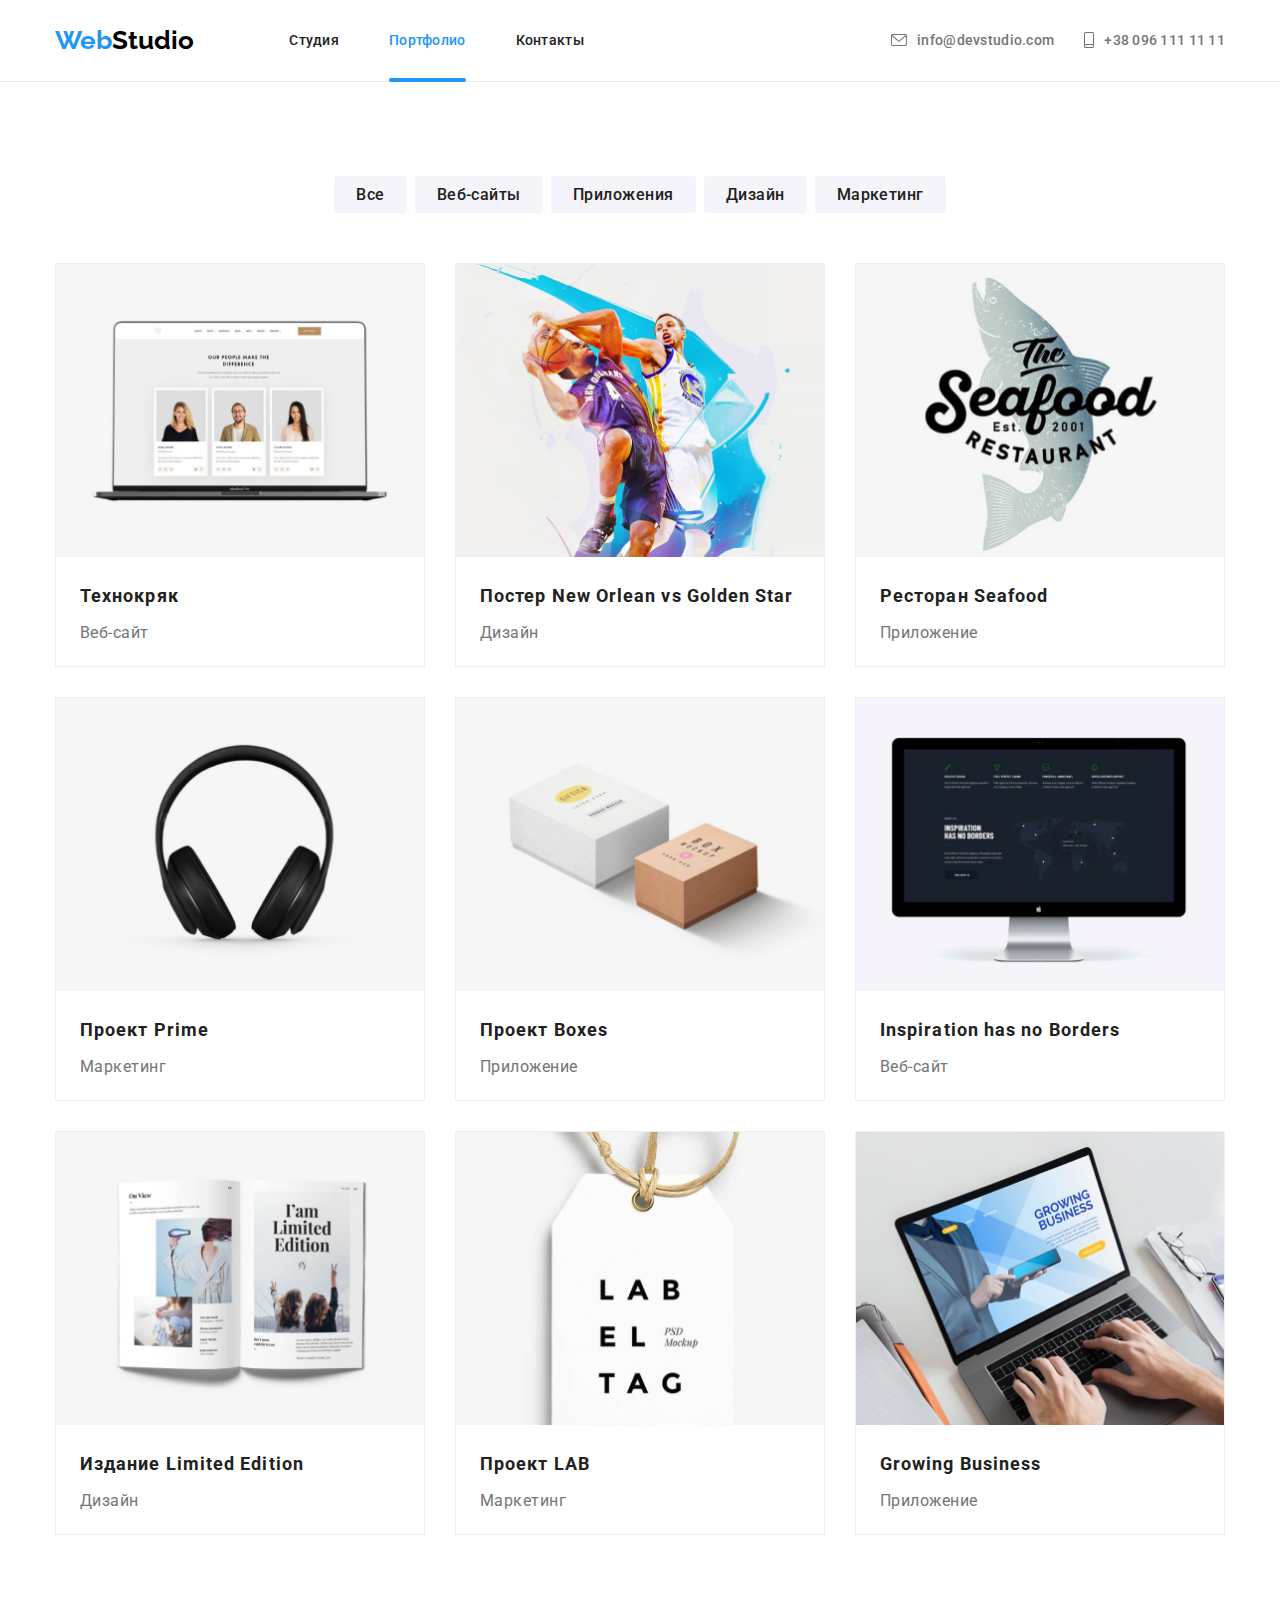
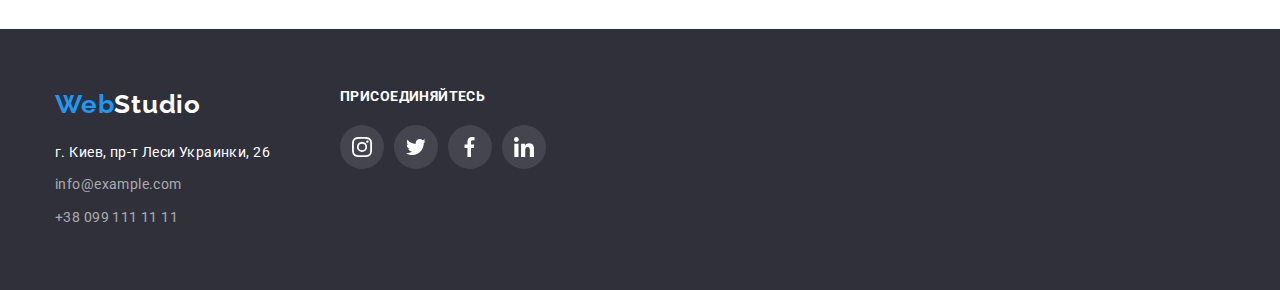
==== portfolio.html @ 4e3a6e8c "clone" ====
<!DOCTYPE html>
<html lang="ru">
<head>
    <meta charset="UTF-8">
    <meta name="viewport" content="width=device-width, initial-scale=1.0">
    <title>Portfolio</title>
    <link rel="preconnect" href="https://fonts.gstatic.com">
    <link href="https://fonts.googleapis.com/css2?family=Raleway:wght@700&family=Roboto:wght@400;500;700;900&display=swap" rel="stylesheet">
    <link rel="stylesheet" href="./modern-normalize.css">
    <link rel="stylesheet" href="./css/style.css">
</head>
<body>
    <header class="header">
        <div class="contaner">
    <nav class="header-nav">
        <a href="./index.html" class="brand">
            <span class="web">Web</span>Studio
        </a>
        <ul class="nav-list">
        <li><a href="./index.html" class="navigator">Студия</a></li>
        <li><a href="./portfolio.html" class="navigator current">Портфолио</a></li>
        <li><a href="#contacts" class="navigator">Контакты</a></li>
        </ul>
        <ul class="contact-list">
            <li>
                <a href="mailto:info@devstudio.com" class="telephone">
                    <svg class="icon-mail" width="16" hight="12">
                        <use href="./images/icons.svg#icon-mail"></use>
                    </svg>
                    info@devstudio.com
                </a>
            </li>
            <Li>
                <a href="telto:+380961111111" class="telephone">
                    <svg class="icon-phone" width="10" hight="16">
                        <use href="./images/icons.svg#icon-phone"></use>
                    </svg>
                    +38 096 111 11 11
                </a>
            </Li>
        </ul>
    </nav>
    </div>
    </header>

        <main>

            <h1 class="visually-hidden">Портфолио WebStudio</h1>

            <section>
                <div class="contaner">
            <ul class="filter-list">
                <li>
                    <button class="filter">Все</button>
                </li>
                <li>
                    <button class="filter">Веб-сайты</button>
                </li>
                <li>
                    <button class="filter">Приложения</button>
                </li>
                <li>
                    <button class="filter">Дизайн</button>
                </li>
                <li>
                    <button class="filter">Маркетинг</button>
                </li>
            </ul>
                </div>
                <div class="contaner">
            <ul class="port-list">
                <li>
                    <a class="port-list-link" href="#">
                        <div class="card-img">
                        <img src="./images/port-1.jpg" width="370" alt="noutbook">
                        <div class="projects-card-overlay">
                            <p class="card-leding">
                                Технокряк это современная площадка распространения коронавируса. Компании используют эту платформу для цифрового шпионажа и атак на защищённые сервера конкурентов.
                            </p>
                        </div>
                    </div>
                    <div class="port-contaner">
                        <h2 class="port-title">Технокряк</h2>
                        <p class="port-text">Веб-сайт</p>
                    </div>
                    
                    </a>
                </li>
                <li>
                    <a class="port-list-link" href="#">
                        <div class="card-img">
                        <img src="./images/port-2.jpg" width="370" alt="poster">
                        <div class="projects-card-overlay">
                            <p class="card-leding">
                                Технокряк это современная площадка распространения коронавируса. Компании используют эту платформу для цифрового шпионажа и атак на защищённые сервера конкурентов.
                            </p>
                        </div>
                    </div>
                    <div class="port-contaner">
                        <h2 class="port-title">Постер New Orlean vs Golden Star</h2>
                        <p class="port-text">Дизайн</p>
                    </div>
                    </a>
                </li>
                <li>
                    <a class="port-list-link" href="#">
                        <div class="card-img">
                        <img src="./images/port-3.jpg" width="370" alt="seafood">
                        <div class="projects-card-overlay">
                            <p class="card-leding">
                                Технокряк это современная площадка распространения коронавируса. Компании используют эту платформу для цифрового шпионажа и атак на защищённые сервера конкурентов.
                            </p>
                        </div>
                    </div>
                    <div class="port-contaner">
                        <h2 class="port-title">Ресторан Seafood</h2>
                        <p class="port-text">Приложение</p>
                    </div>
                    </a>
                </li>
                <li>
                    <a class="port-list-link" href="#">
                        <div class="card-img">
                        <img src="./images/port-4.jpg" width="370" alt="prime">
                        <div class="projects-card-overlay">
                            <p class="card-leding">
                                Технокряк это современная площадка распространения коронавируса. Компании используют эту платформу для цифрового шпионажа и атак на защищённые сервера конкурентов.
                            </p>
                        </div>
                    </div>
                    <div class="port-contaner">
                        <h2 class="port-title">Проект Prime</h2>
                        <p class="port-text">Маркетинг</p>
                    </div>
                    </a>
                </li>
                <li>
                    <a class="port-list-link" href="#">
                        <div class="card-img">
                        <img src="./images/port-5.jpg" width="370" alt="boxes">
                        <div class="projects-card-overlay">
                            <p class="card-leding">
                                Технокряк это современная площадка распространения коронавируса. Компании используют эту платформу для цифрового шпионажа и атак на защищённые сервера конкурентов.
                            </p>
                        </div>
                    </div>
                    <div class="port-contaner">
                        <h2 class="port-title">Проект Boxes</h2>
                        <p class="port-text">Приложение</p>
                    </div>
                    </a>
                </li>
                <li>
                    <a class="port-list-link" href="#">
                        <div class="card-img">
                        <img src="./images/port-6.jpg" width="370" alt="borders">
                        <div class="projects-card-overlay">
                            <p class="card-leding">
                                Технокряк это современная площадка распространения коронавируса. Компании используют эту платформу для цифрового шпионажа и атак на защищённые сервера конкурентов.
                            </p>
                        </div>
                    </div>
                    <div class="port-contaner">
                        <h2 class="port-title">Inspiration has no Borders</h2>
                        <p class="port-text">Веб-сайт</p>
                    </div>
                    </a>
                </li>
                <li>
                    <a class="port-list-link" href="#">
                        <div class="card-img">
                        <img src="./images/port-7.jpg" width="370" alt="Edition">
                        <div class="projects-card-overlay">
                            <p class="card-leding">
                                Технокряк это современная площадка распространения коронавируса. Компании используют эту платформу для цифрового шпионажа и атак на защищённые сервера конкурентов.
                            </p>
                        </div>
                    </div>
                    <div class="port-contaner">
                        <h2 class="port-title">Издание Limited Edition</h2>
                        <p class="port-text">Дизайн</p>
                    </div>
                    </a>
                </li>
                <li>
                    <a class="port-list-link" href="#">
                        <div class="card-img">
                        <img src="./images/port-8.jpg" width="370" alt="lab">
                        <div class="projects-card-overlay">
                            <p class="card-leding">
                                Технокряк это современная площадка распространения коронавируса. Компании используют эту платформу для цифрового шпионажа и атак на защищённые сервера конкурентов.
                            </p>
                        </div>
                    </div>
                    <div class="port-contaner">
                        <h2 class="port-title">Проект LAB</h2>
                        <p class="port-text">Маркетинг</p>
                    </div>
                    </a>
                </li>
                <li>
                    <a class="port-list-link" href="#">
                        <div class="card-img">
                        <img src="./images/port-9.jpg" width="370" alt="business">
                        <div class="projects-card-overlay">
                            <p class="card-leding">
                                Технокряк это современная площадка распространения коронавируса. Компании используют эту платформу для цифрового шпионажа и атак на защищённые сервера конкурентов.
                            </p>
                        </div>
                    </div>
                    <div class="port-contaner">
                        <h2 class="port-title">Growing Business</h2>
                        <p class="port-text">Приложение</p>
                    </div>
                    </a>
                </li>
            </ul>
                </div>
            
        </section>
        </main>

        <footer class="down">
            <div class="contaner">
                <div class="down-contact">
            <a href="./index.html" class="brand-down"><span class="web">Web</span>Studio</a>
    <address id="contacts">
                    <a href="#" class="location">г. Киев, пр-т Леси Украинки, 26</a>
            <ul class="contact-list-down">
                <li>
                    <a href="mailto:info@example.com" class="navigator-down">info@example.com</a>
                </li>
                <li>
                    <a href="telto:+380991111111" class="navigator-down">+38 099 111 11 11</a>
                </li>
            </ul>
    </address>
                </div>
                <div class="down-social">
                    <h3 class="down-title">присоединяйтесь</h3>
                    <ul class="social-down">
                        <li class="social-list-down">
                            <div class="social-contaner-down">
                        <a href="#" class="social-link-down">
                            <svg class="social-icon-down" width="20" hight="20">
                                <use href="./images/icons.svg#icon-insta"></use>
                            </svg>
                        </a>
                            </div>
                        </li>
                        <li class="social-list-down">
                            <div class="social-contaner-down">
                        <a href="#" class="social-link-down">
                            <svg class="social-icon-down" width="20" hight="20">
                                <use href="./images/icons.svg#icon-twiter"></use>
                            </svg>
                        </a>
                            </div>
                        </li>
                        <li class="social-list-down">
                            <div class="social-contaner-down">
                        <a href="#" class="social-link-down">
                            <svg class="social-icon-down" width="20" hight="20">
                                <use href="./images/icons.svg#icon-facebook"></use>
                            </svg>
                        </a>
                            </div>
                        </li>
                        <li class="social-list-down">
                            <div class="social-contaner-down">
                        <a href="#" class="social-link-down">
                            <svg class="social-icon-down" width="20" hight="20">
                                <use href="./images/icons.svg#icon-in"></use>
                            </svg>
                        </a>
                            </div>
                        </li>
                    </ul>
                </div>
                
            </div>
        </footer>
</body>
</html>
---- css/style.css ----
:root {
    --brand-color: #2196F3;
    --studio-color: #000000;
    --hero-text: #FFFFFF;
    --nav-text: #212121;
    --tel-text: #757575;
    --focus-color: #2196F3;
    --adress-color: rgba(255, 255, 255, 0.6);
}

body {
font-family: 'Roboto', sans-serif;
}

ul{
list-style: none;
}


a {
text-decoration: none;
}

img {
display: block;
max-width: 100%;
height: auto;
}

.visually-hidden {
position: absolute;
width: 1px;
height: 1px;
margin: -1px;
border: 0;
padding: 0;
white-space: nowrap;
clip-path: inset(100%);
clip: rect(0 0 0 0);
overflow: hidden;
}

.contaner {
width: 1200px;
padding: 0 15px;
margin: 0 auto;
}

/* Header */

.header {
position: relative;
border-bottom: 1px solid #ECECEC;
/* padding-top: 24px;
padding-bottom: 25px; */
}

.header-nav,
.nav-list,
.contact-list {
display: flex;
}

.header-nav {
justify-content: space-between;
align-items: center;
}

.nav-list li:not(:first-child){
margin-left: 50px;
}

.nav-list {
    padding-left: 93px;
}

.contact-list li:last-child{
margin-left: 30px;
}

.contact-list {
margin-left: 305px;
}

.brand {
font-family: Raleway;
font-weight: bold;
font-size: 26px;
line-height: 1.2;
color: var(--studio-color);
}

.web {
color: var(--brand-color);
}



.navigator {
    color: var(--nav-text);
    font-weight: 500;
    font-size: 14px;
    line-height: 1.2;
    letter-spacing: 0.02em;
    display: block;
    position: relative;
    padding: 32px 0;
    transition: color 250ms cubic-bezier(0.4, 0, 0.2, 1);
    }

    .navigator:hover,
    .navigator:focus {
    color: var(--focus-color);
}


.telephone {
    display: flex;
    justify-content: center;
    align-items: center;
    color: var(--tel-text);
    font-weight: 500;
    font-size: 14px;
    line-height: 1.2;
    letter-spacing: 0.02em;
    transition: color 250ms cubic-bezier(0.4, 0, 0.2, 1);
    }

.telephone:hover,
.telephone:focus {
color: var(--focus-color);
}

.icon-phone {
width: 10px;
height: 16px;
fill: currentColor;
}

.icon-mail {
width: 16px;
height: 12px;
fill: currentColor;
}

.icon-mail,
.icon-phone {
margin-right: 10px;
}

/* Hero */

.hero {
margin-left: auto;
margin-right: auto;
max-width: 1600px;
background-image: linear-gradient(rgba(47, 48, 58, 0.4), rgba(47, 48, 58, 0.4)), url(../images/hero.jpg);
background-repeat: no-repeat;
background-size: cover;
background-position: center;
padding-top: 200px;
padding-bottom: 200px;    
}

.hero .contaner {
text-align: center;
align-items: center;
}
    

.hero-heading {
color: var(--hero-text);
font-weight: 900;
font-size: 44px;
line-height: 1.4;
letter-spacing: 0.06em;
text-transform: uppercase;
margin-left: auto;
margin-right: auto;
width: 696px;
padding-bottom: 30px;
}

.white {
display: inline-block;
color: var(--hero-text);
font-size: 16px;
line-height: 1.8;
letter-spacing: 0.06em;
background: #2196F3;
padding: 10px 32px;
border-radius: 4px;
}

.backdrop {
position: fixed;
top: 0;
left: 0;
width: 100%;
height: 100vh;
transform: scaleX(1);
background-color:  rgba(0, 0, 0, 0.2);
transition: opacity 250ms cubic-bezier(0.4, 0, 0.2, 1),
            transform 250ms cubic-bezier(0.4, 0, 0.2, 1);
opacity: 1;
}

.backdrop.is-hidden {
opacity: 0;
pointer-events: none;
visibility: inherit;
transform: scaleX(0.2);
}

.backdrop.is-hidden .modal {
transform: translate(-50%, -50%) scale(0);
}

.modal {
position: absolute;
min-width: 528px;
min-height: 581px;
top: 50%;
left: 50%;
overflow-y: auto;
opacity: 1;
transform: translate(-50%, -50%) scale(1);
background-color: var(--hero-text);
box-shadow: 0px 1px 3px rgba(0, 0, 0, 0.12), 0px 1px 1px rgba(0, 0, 0, 0.14), 0px 2px 1px rgba(0, 0, 0, 0.2);
border-radius: 4px;
z-index: 1;
}

.close {
position: absolute;
display: flex;
top: 8px;
right: 8px;
width: 30px;
height: 30px;
border-radius: 50%;
align-items: center;
justify-content: center;


border: 1px solid rgba(0, 0, 0, 0.1);
}

/* Dignity */

.dignity {
padding-top: 94px;
}




.dignity-list {
display: flex;
align-items: center;
justify-content: space-between;
}

.dignity-list li{
width: 270px;
}

.dignity-list li:not(:first-child) {
margin-left: 30px;
}

.degnity-icon {
padding-bottom: 30px;
}

.dignity-title {
color: var(--nav-text);
font-weight: bold;
font-size: 14px;
line-height: 1.2;
letter-spacing: 0.03em;
text-transform: uppercase;
margin-bottom: 10px;
}

.dignity-text {
font-weight: normal;
font-size: 14px;
line-height: 1.7;
letter-spacing: 0.03em;
}

/* Working */

.working {
padding-top: 94px;
padding-bottom: 94px;
}

.working-list {
display: flex;
justify-content: space-between;
}

.working-list-tumb {
position: relative;
}
    
.working-list .overlay {
position: absolute;
width: 100%;
padding: 27px 0;
bottom: 0;
left: 0;
text-align: center;
align-items: center;
background-color: rgba(47, 48, 58, 0.8);
color:  var(--hero-text);
font-weight: 700;
font-size: 14px;
line-height: 1.17;
text-transform: uppercase;
}


.table {
color: var(--nav-text);
font-weight: bold;
font-size: 36px;
line-height: 1.2;
text-align: center;
letter-spacing: 0.03em;
margin-bottom: 50px;
}

/* Our-team */

.our-teem {
padding-top: 94px;
padding-bottom: 94px;
}

.table-list {
display: flex;
justify-content: space-between;
}

.table-list li {
background-color: #FFFFFF;
}

.team {
box-shadow: 0px 1px 3px rgba(0, 0, 0, 0.12), 0px 1px 1px rgba(0, 0, 0, 0.14), 0px 2px 1px rgba(0, 0, 0, 0.2);
border-radius: 0px 0px 4px 4px;
}


.table-list li:not(:first-child) {
margin-left: 30px;
}

.name,
.position {
text-align: center;
}

.name {
color: var(--nav-text);
font-weight: 500;
font-size: 16px;
line-height: 1.2;
letter-spacing: 0.03em;
padding-top: 30px;
padding-bottom: 10px;
}

.social {
display: flex;
width: 206px;
height: 44px;
justify-content: center;
align-items: center;
margin: 0 32px 30px 32px;
}

.social-link {
color: #AFB1B8;
border-radius: 50%;
transition: color 250ms cubic-bezier(0.4, 0, 0.2, 1);
transition: background-color 250ms cubic-bezier(0.4, 0, 0.2, 1);
}

.social-link:hover,
.social-link:focus {
color: var(--hero-text);
background-color: var(--focus-color);
}

.social-icon {
fill: currentColor;
}

.social-icon {
display: flex;
width: 20px;
height: 20px;
margin: 12px;
}

.social-contaner {
display: flex;
}

.position {
color: var(--tel-text);
font-size: 16px;
line-height: 1.2;
letter-spacing: 0.03em;
padding-bottom: 16px;
}

.social li:not(:first-child) {
margin-left: 10px;
}

.social-list {
display: flex;
justify-content: center;
align-items: center;
}

.our-teem {
background-color: #F5F4FA;
display: flex;
}

/* Klients */

.clients {
padding-top: 94px;
padding-bottom: 94px;
}

.client-link {
display: flex;
width: 170px;
height: 90px;
color: #AFB1B8;
border: #AFB1B8;
border-width: 1px;
border-style: solid;
border-color: #AFB1B8;
border-radius: 4px;
justify-content: center;
align-items: center;
transition: color 250ms cubic-bezier(0.4, 0, 0.2, 1);
transition: border-color 250ms cubic-bezier(0.4, 0, 0.2, 1);
}

.client-link:hover,
.client-link:focus {
color: var(--focus-color);
border-color: var(--focus-color);
}

.client-icon {
fill: currentColor;
}

.client-spisok {
display: flex;
}

.client-spisok li:not(:first-child) {
margin-left: 30px;
}

/* Down */

.down {
background: #2F303A;
padding-top: 60px;
padding-bottom: 60px;
}

.brand-down {
display: inline-block;
font-family: Raleway;
color: var(--hero-text);
font-weight: bold;
font-size: 26px;
line-height: 1.2;
letter-spacing: 0.03em;
margin-bottom: 20px;
}


.location {
display: inline-block;
color: var(--hero-text);
font-size: 14px;
line-height: 1.7;
letter-spacing: 0.03em;
transition: color 250ms cubic-bezier(0.4, 0, 0.2, 1);
}

.contact-list-down li:not(:last-child) {
margin-top: 9px;
margin-bottom: 9px;
}

.location:hover,
.location:focus {
color: var(--focus-color);
}

.navigator-down {
display: inline-block;
color: var(--adress-color);
font-size: 14px;
line-height: 1.7;
letter-spacing: 0.03em;
transition: color 250ms cubic-bezier(0.4, 0, 0.2, 1);
}

.navigator-down:hover,
.navigator-down:focus {
color: var(--focus-color);
}

.social-down {
display: flex;
width: 206px;
height: 44px;
justify-content: center;
align-items: center;
}

.social-icon-down {
display: flex;
width: 20px;
height: 20px;
margin: 12px;
}

.down-adres {
align-items: baseline;
}

.down-title {
padding-bottom: 20px;
font-weight: 700;
font-size: 14px;
line-height: 1.14;
letter-spacing: 0.03em;
text-transform: uppercase;
color: #FFFFFF
}

.social-downS {
display: flex;
width: 206px;
height: 44px;
justify-content: center;
align-items: center;
}
    
.social-link-down {
color: var(--hero-text);
background-color: rgba(255, 255, 255, 0.1);
border-radius: 50%;
transition: background-color 250ms cubic-bezier(0.4, 0, 0.2, 1);
}
    
.social-link-down:hover,
.social-link-down:focus {
color: var(--hero-text);
background-color: var(--focus-color);
}
    
.social-icon-down {
fill: currentColor;
}
    
.social-icon-down {
display: flex;
width: 20px;
height: 20px;
margin: 12px;
}
    
.social-contaner-down {
display: flex;
}
        
.social-down li:not(:first-child) {
margin-left: 10px;
}

.down .contaner {
display: flex;
}

.down-social {
align-items: baseline;
margin-left: 70px;
}
    

/* Portfolio */

/* Filter */
    
.filter {
border: none;
display: inline-block;
position: relative;



}

.filter-list {
display: flex;
justify-content: center;
margin-top: 94px;
margin-bottom: 50px;
}

.filter-list li:not(:first-child) {
padding-left: 8px;
}
    
.filter:hover,
.filter:focus {
background-color: var(--focus-color);
color: var(--hero-text);
box-shadow: 0px 3px 1px rgba(0, 0, 0, 0.1), 0px 1px 2px rgba(0, 0, 0, 0.08), 0px 2px 2px rgba(0, 0, 0, 0.12);

}

.filter {
font-family: Roboto;
color: var(--nav-text);
background: #F5F4FA;
font-weight: 500;
font-size: 16px;
line-height: 1.6;
text-align: center;
letter-spacing: 0.03em;
padding: 6px 22px;
border-radius: 4px;
transition: box-shadow 250ms cubic-bezier(0.4, 0, 0.2, 1);
transition: color 250ms cubic-bezier(0.4, 0, 0.2, 1);
transition: background-color 250ms cubic-bezier(0.4, 0, 0.2, 1);
}

/* Port-list */

.port-list {
display: flex;
flex-wrap: wrap;
justify-content: center;
}

.port-contaner {
padding: 20px 24px;
}

.port-list li {
border: 1px solid #EEEEEE;
}

.port-list-link {
display: flex;
display: inline-block;
transition: box-shadow 250ms cubic-bezier(0.4, 0, 0.2, 1);
}

.port-list-link:hover,
.port-list-link:focus {
box-shadow: 0px 1px 1px rgba(0, 0, 0, 0.12), 0px 4px 4px rgba(0, 0, 0, 0.06), 1px 4px 6px rgba(0, 0, 0, 0.16);
}

.port-list li:nth-child(1) {
margin-right: 30px;
margin-bottom: 30px;
}

.port-list li:nth-child(2) {
margin-right: 30px;
margin-bottom: 30px;
}

.port-list li:nth-child(3) {
margin-bottom: 30px;
}

.port-list li:nth-child(4) {
margin-right: 30px;
margin-bottom: 30px;
}

.port-list li:nth-child(5) {
margin-right: 30px;
margin-bottom: 30px;
}

.port-list li:nth-child(6) {
margin-bottom: 30px;
}

.port-list li:nth-child(7) {
margin-right: 30px;
margin-bottom: 94px;
}

.port-list li:nth-child(8) {
margin-right: 30px;
margin-bottom: 94px;
}

.port-list li:nth-child(9) {
margin-bottom: 94px;
}

.port-list li {
height: 404px;
width: 370px;
}

.port-title {
color: var(--nav-text);
font-weight: bold;
font-size: 18px;
line-height: 2;
letter-spacing: 0.06em;
padding-bottom: 4px;
}

.card-img {
position: relative;
overflow: hidden;
border-style: none;
width: 368px;
height: 294px;
}

.projects-card-overlay {
position: absolute;
top: 0;
left: 0;
width: 100%;
height: 100%;
/* color: var(--hero-text); */
opacity: 0;
background-color: rgba(33, 150, 243, 0.9);
/* padding: 63px 24px; */
transform: translateY(100%);
transition: transform 250ms cubic-bezier(0.4,0,0.2,1),
opacity 250ms cubic-bezier(0.4,0,0.2,1);
}

.card-leding {
margin: 0;
padding: 63px 24px;
color: var(--hero-text);
font-weight: 400;
font-size: 18px;
line-height: 1.55;
}

.port-list-link:hover .projects-card-overlay {
transform: translateY(0);
opacity: 1;
}

.port-text {
color: var(--tel-text);
font-size: 16px;
line-height: 1.9;
letter-spacing: 0.03em;
}

.navigator.current {
color: var(--focus-color);
border-bottom: var(--focus-color);
}

.navigator.current::after {
content: '';
display: block;
position: absolute;
left: 0;
bottom: -1px;
width: 100%;
height: 4px;
border-radius: 2px;
background-color: var(--focus-color);
}
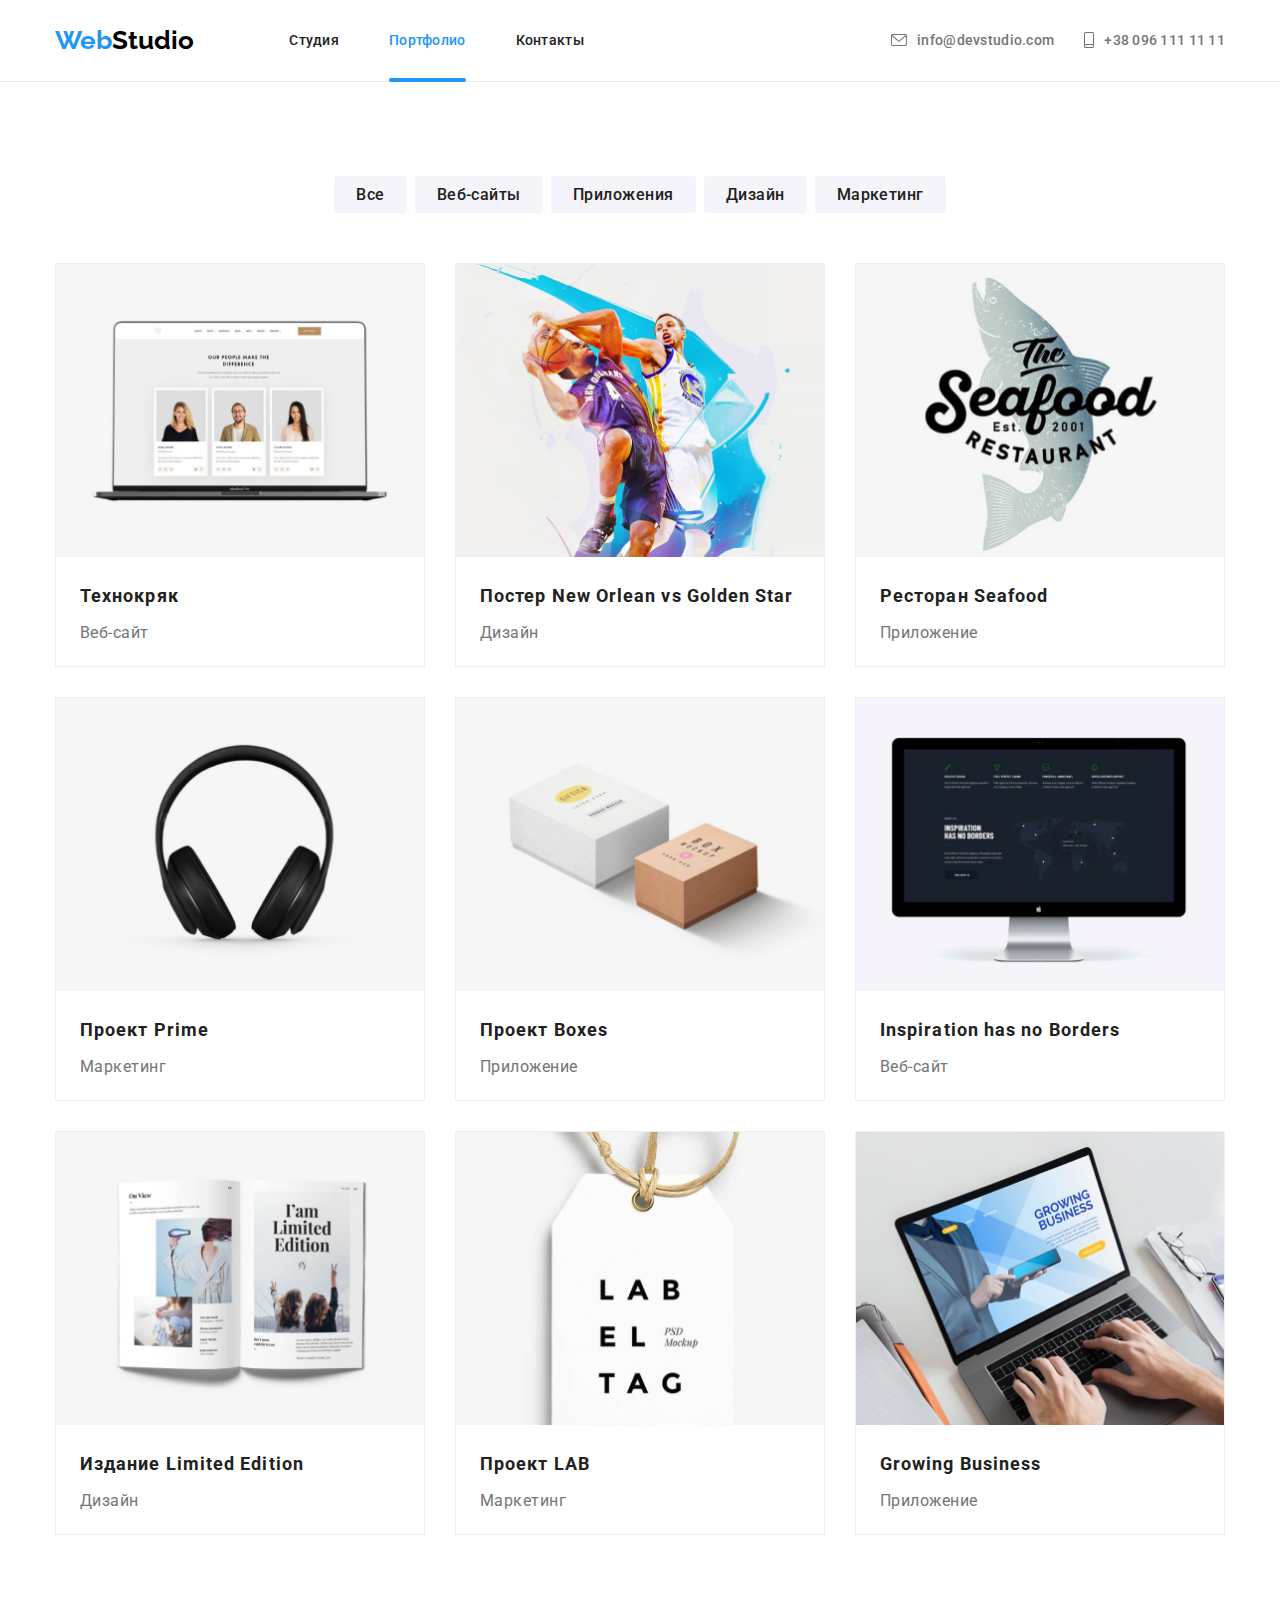
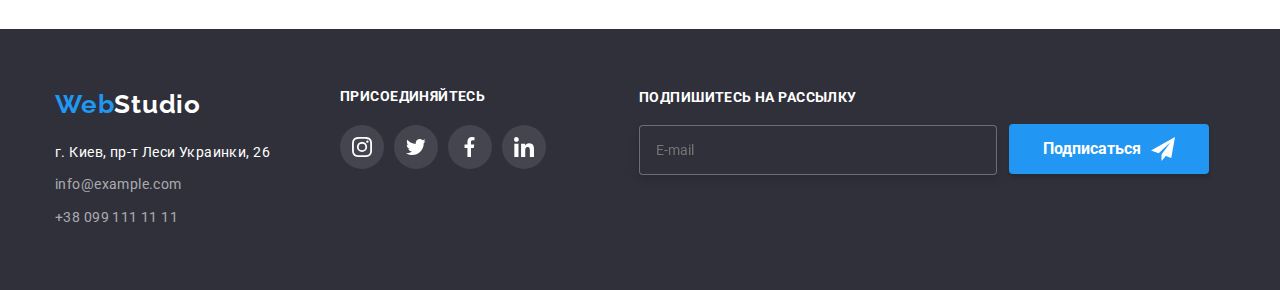
==== commit 4994efa9: "footer" ====
--- a/portfolio.html
+++ b/portfolio.html
@@ -277,7 +277,18 @@
                         </li>
                     </ul>
                 </div>
-                
+                <div class="send-mail">
+                    <form class="form-down" action="#">
+                    <label class="down-text">Подпишитесь на рассылку
+                    <input class="input-down-text" type="email" placeholder="E-mail">
+                </label>
+                    <button type="button" class="button-down-send">Подписаться
+                            <svg class="send-icon" width="24" height="24">
+                                <use href="./images/icons.svg#icon-send"></use>
+                            </svg>
+                    </button>
+            </form>
+            </div>
             </div>
         </footer>
 </body>
--- a/css/style.css
+++ b/css/style.css
@@ -51,8 +51,6 @@
 .header {
 position: relative;
 border-bottom: 1px solid #ECECEC;
-/* padding-top: 24px;
-padding-bottom: 25px; */
 }
 
 .header-nav,
@@ -241,10 +239,32 @@
 border-radius: 50%;
 align-items: center;
 justify-content: center;
-
+transition: color 250ms cubic-bezier(0.4, 0, 0.2, 1);
 
 border: 1px solid rgba(0, 0, 0, 0.1);
 }
+
+.close:hover,
+.close:focus {
+color: var(--focus-color);
+}
+
+.close-icon {
+fill: currentColor;
+}
+
+.modal-text {
+font-weight: 700;
+font-size: 20px;
+line-height: 1.15;
+text-align: center;
+letter-spacing: 0.03em;
+}
+
+.modal-information {
+padding: 40px;
+}
+
 
 /* Dignity */
 
@@ -604,6 +624,74 @@
 .down-social {
 align-items: baseline;
 margin-left: 70px;
+}
+
+.send-mail {
+margin-left: 93px;
+}
+
+.button-down-send {
+display: flex;
+border: none;
+font-weight: bold;
+font-size: 16px;
+line-height: 1.875;
+width: 200px;
+height: 50px;
+background-color: var(--focus-color);
+color: var(--hero-text);
+box-shadow: 0px 4px 4px rgba(0, 0, 0, 0.15);
+border-radius: 4px;
+justify-content: center;
+align-items: center;
+margin-left: 12px;
+margin-top: 35px;
+}
+
+.form-down {
+display: flex;
+}
+
+.input-down-text {
+display: block;
+border: 1px solid rgba(255, 255, 255, 0.3);
+box-sizing: border-box;
+filter: drop-shadow(0px 4px 4px rgba(0, 0, 0, 0.15));
+border-radius: 4px;
+width: 358px;
+height: 50px;
+background-color: #2F303A;
+margin-top: 20px;
+transition: border-color 250ms cubic-bezier(0.4, 0, 0.2, 1);
+outline: none;
+padding-left: 16px;
+}
+
+.input-down-text:hover,
+.input-down-text:focus {
+border-color: var(--focus-color);
+color: rgba(255, 255, 255, 0.6);
+}
+
+.input-down-text:hover::placeholder,
+.input-down-text:focus::placeholder {
+color: rgba(255, 255, 255, 0.6);
+}
+
+.down-text {
+font-weight: 700;
+font-size: 14px;
+line-height: 1.15;
+letter-spacing: 0.03em;
+text-transform: uppercase;
+color: var(--hero-text);
+}
+
+.send-icon {
+width: 24px;
+height: 24px;
+fill: currentColor;
+margin-left: 10px;
 }
     
 
